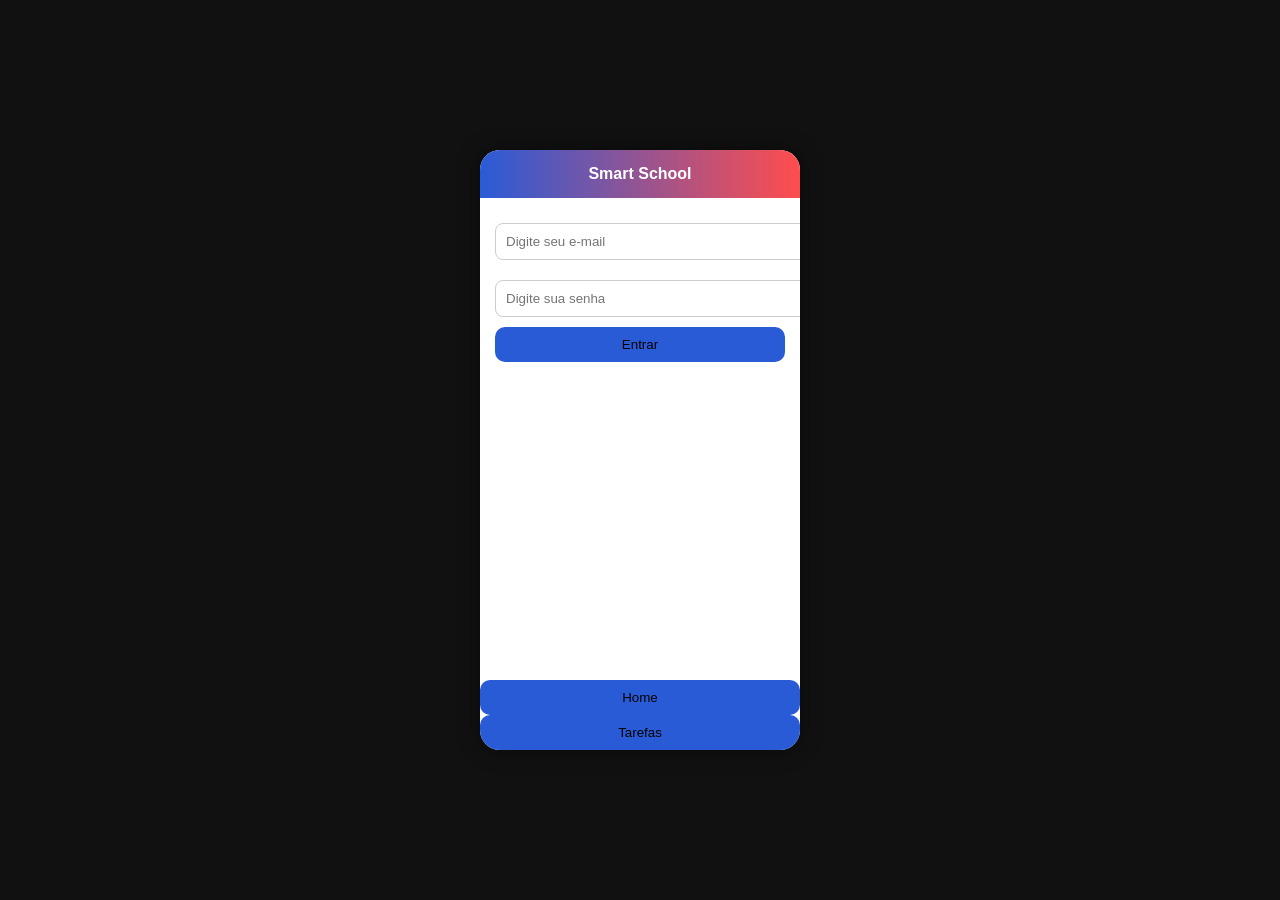
==== index.html @ c90e8147 "Rename School.html to index.html" ====
<!DOCTYPE html>
<html lang="pt-br">
<head>
  <meta charset="UTF-8">
  <meta name="viewport" content="width=device-width, initial-scale=1.0">
  <title>Smart School</title>
  <link rel="stylesheet" href="style.css">
</head>
<body>

<div class="app">
  <div class="header">Smart School</div>

  <!-- LOGIN -->
  <div id="login" class="screen active">
    <input type="email" placeholder="Digite seu e-mail">
    <input type="password" placeholder="Digite sua senha">
    <button onclick="entrar()">Entrar</button>
  </div>

  <!-- HOME -->
  <div id="home" class="screen">
    <div class="card green">✔ Problemas de matemática<br>Para amanhã 9:00</div>
    <div class="card red">✖ Redação sobre meio ambiente<br>Para amanhã 11:00</div>
  </div>

  <!-- TAREFAS -->
  <div id="tarefas" class="screen">
    <div class="task-box">
      <strong>Matemática</strong><br>
      Problemas para amanhã
    </div>
    <button>Enviar Tarefa</button>
  </div>

  <!-- MENU -->
  <div class="tabs">
    <button onclick="trocarTela('home')">Home</button>
    <button onclick="trocarTela('tarefas')">Tarefas</button>
  </div>
</div>

<script src="script.js"></script>
</body>
</html>
---- style.css ----
body {
  margin: 0;
  font-family: Arial, sans-serif;
  background: #111;
  display: flex;
  justify-content: center;
  align-items: center;
  height: 100vh;
}

.app {
  width: 320px;
  height: 600px;
  background: #fff;
  border-radius: 20px;
  overflow: hidden;
  box-shadow: 0 0 20px rgba(0,0,0,0.5);
  display: flex;
  flex-direction: column;
}

.header {
  background: linear-gradient(90deg, #2a5bd7, #ff4d4d);
  color: white;
  padding: 15px;
  text-align: center;
  font-weight: bold;
}

.screen {
  flex: 1;
  padding: 15px;
  display: none;
}

.active {
  display: block;
}

input {
  width: 100%;
  padding: 10px;
  margin: 10px 0;
  border-radius: 8px;
  border: 1px solid #ccc;
}

button {
  width: 100%;
  padding: 10px;
  border: none;
  border-radius: 10px;
  background: #2a5bd7;
}
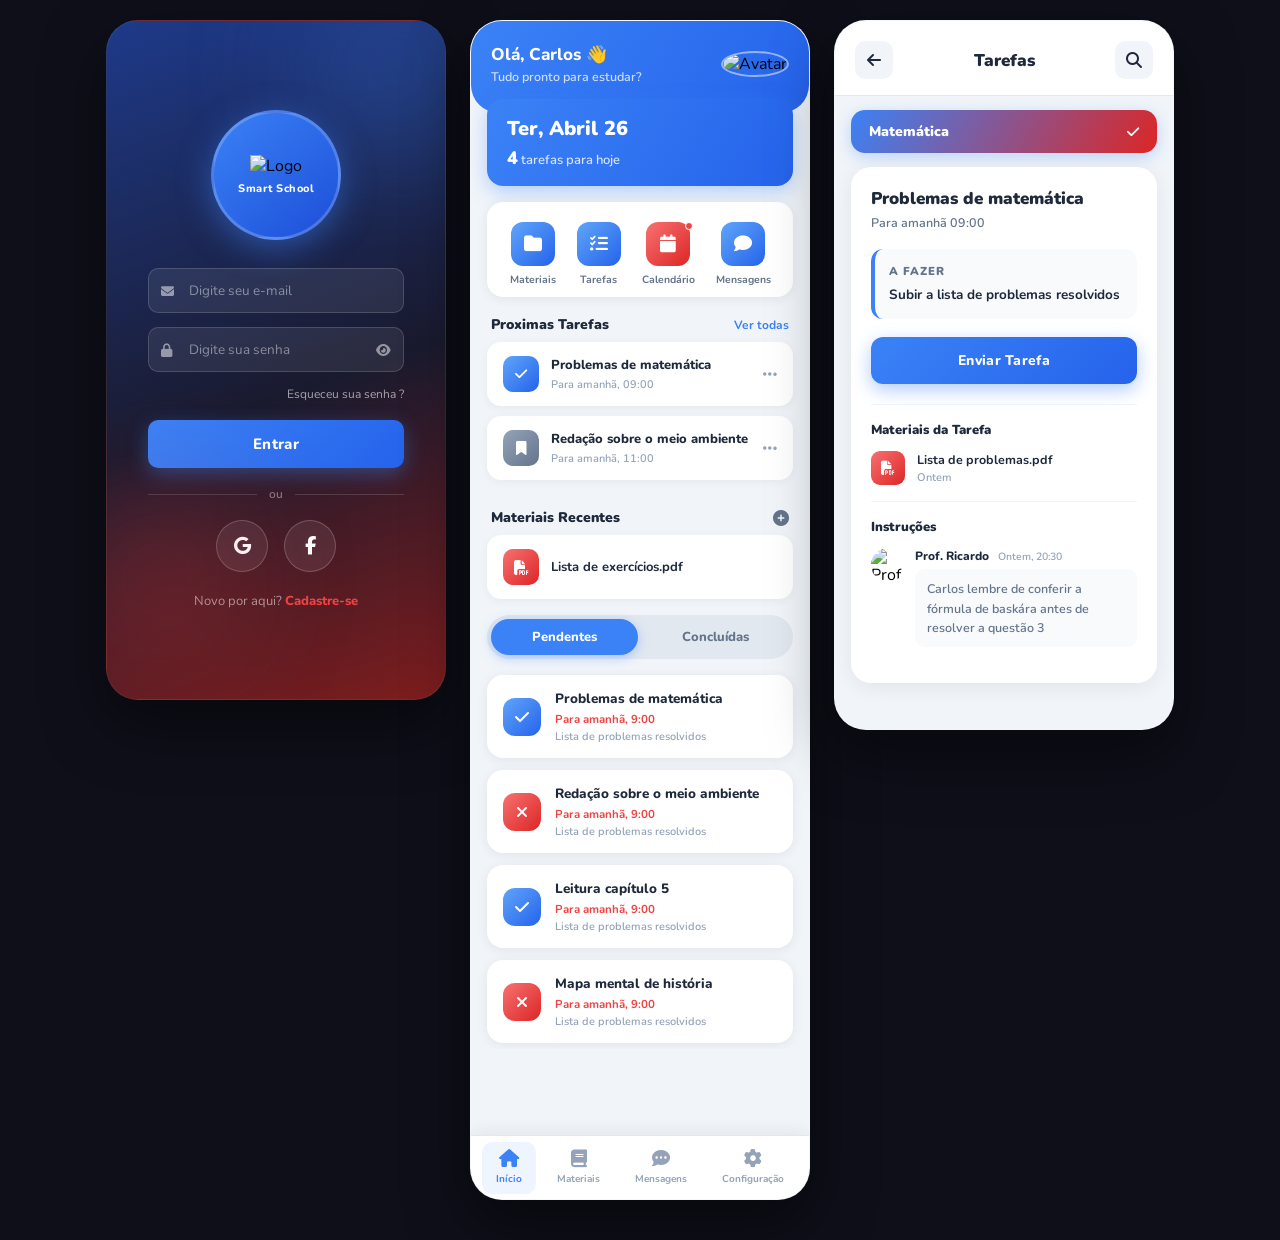
==== commit abaf2216: "Add files via upload" ====
--- a/index.html
+++ b/index.html
@@ -1,45 +1,265 @@
-<!DOCTYPE html>
-<html lang="pt-br">
-<head>
-  <meta charset="UTF-8">
-  <meta name="viewport" content="width=device-width, initial-scale=1.0">
-  <title>Smart School</title>
-  <link rel="stylesheet" href="style.css">
-</head>
-<body>
-
-<div class="app">
-  <div class="header">Smart School</div>
-
-  <!-- LOGIN -->
-  <div id="login" class="screen active">
-    <input type="email" placeholder="Digite seu e-mail">
-    <input type="password" placeholder="Digite sua senha">
-    <button onclick="entrar()">Entrar</button>
-  </div>
-
-  <!-- HOME -->
-  <div id="home" class="screen">
-    <div class="card green">✔ Problemas de matemática<br>Para amanhã 9:00</div>
-    <div class="card red">✖ Redação sobre meio ambiente<br>Para amanhã 11:00</div>
-  </div>
-
-  <!-- TAREFAS -->
-  <div id="tarefas" class="screen">
-    <div class="task-box">
-      <strong>Matemática</strong><br>
-      Problemas para amanhã
-    </div>
-    <button>Enviar Tarefa</button>
-  </div>
-
-  <!-- MENU -->
-  <div class="tabs">
-    <button onclick="trocarTela('home')">Home</button>
-    <button onclick="trocarTela('tarefas')">Tarefas</button>
-  </div>
-</div>
-
-<script src="script.js"></script>
-</body>
-</html>
+<!DOCTYPE html>
+<html lang="pt-BR">
+<head>
+  <meta charset="UTF-8" />
+  <meta name="viewport" content="width=device-width, initial-scale=1.0" />
+  <title>Smart School</title>
+  <link rel="stylesheet" href="style.css" />
+  <link href="https://fonts.googleapis.com/css2?family=Nunito:wght@400;600;700;800;900&display=swap" rel="stylesheet" />
+  <link rel="stylesheet" href="https://cdnjs.cloudflare.com/ajax/libs/font-awesome/6.5.0/css/all.min.css" />
+</head>
+<body>
+
+  <!-- ===================== TELA 1: LOGIN ===================== -->
+  <div class="screen active" id="screen-login">
+    <div class="login-bg">
+      <div class="login-blob blob1"></div>
+      <div class="login-blob blob2"></div>
+    </div>
+    <div class="login-card">
+      <div class="logo-circle">
+        <img src="" alt="Logo" />
+        <span class="logo-label">Smart School</span>
+      </div>
+
+      <div class="input-group">
+        <i class="fa fa-envelope input-icon"></i>
+        <input type="email" placeholder="Digite seu e-mail" id="login-email" />
+      </div>
+      <div class="input-group">
+        <i class="fa fa-lock input-icon"></i>
+        <input type="password" placeholder="Digite sua senha" id="login-senha" />
+        <i class="fa fa-eye input-icon-right toggle-password"></i>
+      </div>
+
+      <a href="#" class="forgot-link">Esqueceu sua senha ?</a>
+
+      <button class="btn-primary" id="btn-entrar" onclick="goTo('screen-painel')">Entrar</button>
+
+      <div class="divider"><span>ou</span></div>
+
+      <div class="social-login">
+        <button class="social-btn google"><i class="fab fa-google"></i></button>
+        <button class="social-btn facebook"><i class="fab fa-facebook-f"></i></button>
+      </div>
+
+      <p class="register-text">Novo por aqui? <a href="#" class="link-red">Cadastre-se</a></p>
+    </div>
+  </div>
+
+  <!-- ===================== TELA 2: PAINEL + LISTA (ROLÁVEL) ===================== -->
+  <div class="screen" id="screen-painel">
+
+    <!-- Header fixo no topo -->
+    <div class="top-bar">
+      <div>
+        <p class="greeting">Olá, Carlos 👋</p>
+        <p class="sub-greeting">Tudo pronto para estudar?</p>
+      </div>
+      <div class="avatar-wrap">
+        <img src="https://img.icons8.com/color/48/user-male-circle--v1.png" class="avatar" alt="Avatar" />
+      </div>
+    </div>
+  
+
+    <!-- Área rolável -->
+    <div class="scroll-content">
+
+      <div class="date-card">
+        <p class="date-label">Ter, Abril 26</p>
+        <p class="date-sub"><span class="date-num">4</span> tarefas para hoje</p>
+      </div>
+
+      <div class="quick-menu">
+        <div class="quick-item">
+          <div class="quick-icon blue"><i class="fa fa-folder"></i></div>
+          <span>Materiais</span>
+        </div>
+        <div class="quick-item" onclick="goTo('screen-tarefas')" style="cursor:pointer;">
+          <div class="quick-icon blue"><i class="fa fa-tasks"></i></div>
+          <span>Tarefas</span>
+        </div>
+        <div class="quick-item">
+          <div class="quick-icon red"><i class="fa fa-calendar"></i></div>
+          <span>Calendário</span>
+          <span class="badge-dot red-dot"></span>
+        </div>
+        <div class="quick-item">
+          <div class="quick-icon blue"><i class="fa fa-comment"></i></div>
+          <span>Mensagens</span>
+        </div>
+      </div>
+
+      <div class="section-header">
+        <span class="section-title">Proximas Tarefas</span>
+        <a href="#" class="ver-todas" onclick="goTo('screen-tarefas'); return false;">Ver todas</a>
+      </div>
+
+      <div class="task-item" onclick="goTo('screen-tarefas')" style="cursor:pointer;">
+        <div class="task-check done"><i class="fa fa-check"></i></div>
+        <div class="task-info">
+          <p class="task-name">Problemas de matemática</p>
+          <p class="task-date">Para amanhã, 09:00</p>
+        </div>
+        <i class="fa fa-ellipsis-h task-more"></i>
+      </div>
+
+      <div class="task-item" onclick="goTo('screen-tarefas')" style="cursor:pointer;">
+        <div class="task-check pending"><i class="fa fa-bookmark"></i></div>
+        <div class="task-info">
+          <p class="task-name">Redação sobre o meio ambiente</p>
+          <p class="task-date">Para amanhã, 11:00</p>
+        </div>
+        <i class="fa fa-ellipsis-h task-more"></i>
+      </div>
+
+      <div class="section-header">
+        <span class="section-title">Materiais Recentes</span>
+        <i class="fa fa-plus-circle add-icon"></i>
+      </div>
+
+      <div class="material-item">
+        <div class="mat-icon pdf"><i class="fa fa-file-pdf"></i></div>
+        <span class="mat-name">Lista de exercícios.pdf</span>
+      </div>
+
+      <!-- ── DIVISOR ── -->
+      <div class="section-divider">
+        <div class="divider-line"></div>
+        <span class="divider-label"></span>
+        <div class="divider-line"></div>
+      </div>
+
+
+      <!-- Tabs -->
+      <div class="tabs">
+        <button class="tab active" id="tab-pendentes" onclick="switchTab('pendentes')">Pendentes</button>
+        <button class="tab" id="tab-concluidas" onclick="switchTab('concluidas')">Concluídas</button>
+      </div>
+
+      <!-- Pendentes -->
+      <div class="task-cards" id="lista-pendentes">
+        <div class="task-card" onclick="goTo('screen-tarefas')">
+          <div class="card-check done"><i class="fa fa-check"></i></div>
+          <div class="card-body">
+            <p class="card-title">Problemas de matemática</p>
+            <p class="card-sub">Para amanhã, 9:00</p>
+            <p class="card-desc">Lista de problemas resolvidos</p>
+          </div>
+        </div>
+        <div class="task-card" onclick="goTo('screen-tarefas')">
+          <div class="card-check fail"><i class="fa fa-times"></i></div>
+          <div class="card-body">
+            <p class="card-title">Redação sobre o meio ambiente</p>
+            <p class="card-sub">Para amanhã, 9:00</p>
+            <p class="card-desc">Lista de problemas resolvidos</p>
+          </div>
+        </div>
+        <div class="task-card" onclick="goTo('screen-tarefas')">
+          <div class="card-check done"><i class="fa fa-check"></i></div>
+          <div class="card-body">
+            <p class="card-title">Leitura capítulo 5</p>
+            <p class="card-sub">Para amanhã, 9:00</p>
+            <p class="card-desc">Lista de problemas resolvidos</p>
+          </div>
+        </div>
+        <div class="task-card" onclick="goTo('screen-tarefas')">
+          <div class="card-check fail"><i class="fa fa-times"></i></div>
+          <div class="card-body">
+            <p class="card-title">Mapa mental de história</p>
+            <p class="card-sub">Para amanhã, 9:00</p>
+            <p class="card-desc">Lista de problemas resolvidos</p>
+          </div>
+        </div>
+      </div>
+
+      <!-- Concluídas -->
+      <div class="task-cards hidden" id="lista-concluidas">
+        <div class="task-card">
+          <div class="card-check done"><i class="fa fa-check"></i></div>
+          <div class="card-body">
+            <p class="card-title">Exercícios de física</p>
+            <p class="card-sub">Ontem, 14:00</p>
+            <p class="card-desc">Capítulo 3 concluído</p>
+          </div>
+        </div>
+        <div class="task-card">
+          <div class="card-check done"><i class="fa fa-check"></i></div>
+          <div class="card-body">
+            <p class="card-title">Resumo de história</p>
+            <p class="card-sub">Ontem, 16:00</p>
+            <p class="card-desc">Páginas 40 a 55 resumidas</p>
+          </div>
+        </div>
+      </div>
+
+      <div style="height: 80px;"></div>
+    </div><!-- /scroll-content -->
+
+    <nav class="bottom-nav">
+      <button class="nav-btn active"><i class="fa fa-home"></i><span>Início</span></button>
+      <button class="nav-btn"><i class="fa fa-book"></i><span>Materiais</span></button>
+      <button class="nav-btn"><i class="fa fa-comment-dots"></i><span>Mensagens</span></button>
+      <button class="nav-btn"><i class="fa fa-cog"></i><span>Configuração</span></button>
+    </nav>
+  </div>
+
+  <!-- ===================== TELA 3: DETALHE DA TAREFA (ROLÁVEL) ===================== -->
+  <div class="screen" id="screen-tarefas">
+
+    <!-- Header fixo -->
+    <div class="detail-top-bar">
+      <button class="back-btn" onclick="goTo('screen-painel')"><i class="fa fa-arrow-left"></i></button>
+      <span class="detail-title">Tarefas</span>
+      <button class="search-btn"><i class="fa fa-search"></i></button>
+    </div>
+
+    <!-- Área rolável -->
+    <div class="scroll-content">
+
+      <div class="subject-badge">
+        <span>Matemática</span>
+        <i class="fa fa-check"></i>
+      </div>
+
+      <div class="detail-card">
+        <h2 class="detail-task-title">Problemas de matemática</h2>
+        <p class="detail-due">Para amanhã 09:00</p>
+
+        <div class="todo-section">
+          <p class="todo-label">A fazer</p>
+          <p class="todo-desc">Subir a lista de problemas resolvidos</p>
+        </div>
+
+        <button class="btn-enviar">Enviar Tarefa</button>
+
+        <div class="materials-section">
+          <p class="mat-section-title">Materiais da Tarefa</p>
+          <div class="mat-file">
+            <div class="mat-icon-sm pdf"><i class="fa fa-file-pdf"></i></div>
+            <div>
+              <p class="mat-file-name">Lista de problemas.pdf</p>
+              <p class="mat-file-date">Ontem</p>
+            </div>
+          </div>
+        </div>
+
+        <div class="instructions-section">
+          <p class="instr-title">Instruções</p>
+          <div class="instr-item">
+            <img src="https://img.icons8.com/color/40/user-male-circle--v1.png" class="instr-avatar" alt="Prof" />
+            <div class="instr-body">
+              <p class="instr-meta">Prof. Ricardo <span class="instr-time">Ontem, 20:30</span></p>
+              <p class="instr-text">Carlos lembre de conferir a fórmula de baskára antes de resolver a questão 3</p>
+            </div>
+          </div>
+        </div>
+      </div>
+
+      <div style="height: 32px;"></div>
+    </div><!-- /scroll-content -->
+  </div>
+
+  <script src="app.js"></script>
+</body>
+</html>
--- a/style.css
+++ b/style.css
@@ -1,54 +1,904 @@
-body {
-  margin: 0;
-  font-family: Arial, sans-serif;
-  background: #111;
-  display: flex;
-  justify-content: center;
-  align-items: center;
-  height: 100vh;
-}
-
-.app {
-  width: 320px;
-  height: 600px;
-  background: #fff;
-  border-radius: 20px;
-  overflow: hidden;
-  box-shadow: 0 0 20px rgba(0,0,0,0.5);
-  display: flex;
-  flex-direction: column;
-}
-
-.header {
-  background: linear-gradient(90deg, #2a5bd7, #ff4d4d);
-  color: white;
-  padding: 15px;
-  text-align: center;
-  font-weight: bold;
-}
-
-.screen {
-  flex: 1;
-  padding: 15px;
-  display: none;
-}
-
-.active {
-  display: block;
-}
-
-input {
-  width: 100%;
-  padding: 10px;
-  margin: 10px 0;
-  border-radius: 8px;
-  border: 1px solid #ccc;
-}
-
-button {
-  width: 100%;
-  padding: 10px;
-  border: none;
-  border-radius: 10px;
-  background: #2a5bd7;
-}+/* ==============================
+   SMART SCHOOL — style.css
+   ============================== */
+
+*, *::before, *::after {
+  box-sizing: border-box;
+  margin: 0;
+  padding: 0;
+}
+
+:root {
+  --blue: #3b82f6;
+  --blue-dark: #2563eb;
+  --red: #ef4444;
+  --red-dark: #dc2626;
+  --green: #22c55e;
+  --bg: #1a1a2e;
+  --card-bg: #ffffff;
+  --text-dark: #1e293b;
+  --text-mid: #64748b;
+  --text-light: #94a3b8;
+  --radius: 18px;
+  --font: 'Nunito', sans-serif;
+}
+
+body {
+  font-family: var(--font);
+  background: #0f0f1a;
+  display: flex;
+  justify-content: center;
+  align-items: flex-start;
+  min-height: 100vh;
+  padding: 20px 10px 40px;
+  gap: 24px;
+  flex-wrap: wrap;
+}
+
+/* ==============================
+   SCREEN CONTAINER
+   ============================== */
+.screen {
+  width: 340px;
+  min-height: 680px;
+  background: #f1f5f9;
+  border-radius: 32px;
+  overflow: hidden;
+  position: relative;
+  display: none;
+  flex-direction: column;
+  box-shadow: 0 24px 60px rgba(0,0,0,0.5);
+  border: 1.5px solid rgba(255,255,255,0.07);
+  flex-shrink: 0;
+}
+
+.screen.active {
+  display: flex;
+}
+
+/* Show all screens for desktop preview */
+@media (min-width: 900px) {
+  .screen {
+    display: flex !important;
+  }
+}
+
+/* ==============================
+   FRAME 1 — LOGIN
+   ============================== */
+#screen-login {
+  background: linear-gradient(160deg, #1e3a8a 0%, #1a1a2e 55%, #7f1d1d 100%);
+  align-items: center;
+  justify-content: center;
+  padding: 32px 28px;
+}
+
+.login-bg {
+  position: absolute;
+  inset: 0;
+  overflow: hidden;
+  pointer-events: none;
+}
+
+.login-blob {
+  position: absolute;
+  border-radius: 50%;
+  filter: blur(60px);
+  opacity: 0.35;
+}
+
+.blob1 {
+  width: 220px;
+  height: 220px;
+  background: radial-gradient(circle, #3b82f6, transparent);
+  top: -60px;
+  right: -60px;
+}
+
+.blob2 {
+  width: 200px;
+  height: 200px;
+  background: radial-gradient(circle, #ef4444, transparent);
+  bottom: 20px;
+  left: -50px;
+}
+
+.logo-circle {
+  width: 130px;
+  height: 130px;
+  background: linear-gradient(135deg, #3b82f6 0%, #1d4ed8 100%);
+  border-radius: 50%;
+  display: flex;
+  flex-direction: column;
+  align-items: center;
+  justify-content: center;
+  margin: 0 auto 28px;
+  box-shadow: 0 8px 32px rgba(59,130,246,0.5);
+  border: 3px solid rgba(255,255,255,0.2);
+  gap: 4px;
+}
+
+.logo-label {
+  color: #fff;
+  font-size: 11px;
+  font-weight: 800;
+  letter-spacing: 0.5px;
+  text-align: center;
+}
+
+.input-group {
+  width: 100%;
+  position: relative;
+  margin-bottom: 14px;
+}
+
+.input-group input {
+  width: 100%;
+  padding: 12px 40px 12px 40px;
+  border: 1.5px solid rgba(255,255,255,0.15);
+  background: rgba(255,255,255,0.08);
+  border-radius: 10px;
+  color: #fff;
+  font-family: var(--font);
+  font-size: 13.5px;
+  outline: none;
+  transition: border-color 0.2s;
+}
+
+.input-group input::placeholder { color: rgba(255,255,255,0.45); }
+.input-group input:focus { border-color: var(--blue); background: rgba(255,255,255,0.13); }
+
+.input-icon {
+  position: absolute;
+  left: 13px;
+  top: 50%;
+  transform: translateY(-50%);
+  color: rgba(255,255,255,0.5);
+  font-size: 13px;
+}
+
+.input-icon-right {
+  position: absolute;
+  right: 13px;
+  top: 50%;
+  transform: translateY(-50%);
+  color: rgba(255,255,255,0.5);
+  font-size: 13px;
+  cursor: pointer;
+}
+
+.forgot-link {
+  color: rgba(255,255,255,0.6);
+  font-size: 12px;
+  text-decoration: none;
+  margin-bottom: 18px;
+  display: block;
+  text-align: right;
+  width: 100%;
+}
+
+.btn-primary {
+  width: 100%;
+  padding: 14px;
+  background: linear-gradient(135deg, #3b82f6, #2563eb);
+  color: #fff;
+  border: none;
+  border-radius: 10px;
+  font-family: var(--font);
+  font-size: 15px;
+  font-weight: 800;
+  cursor: pointer;
+  box-shadow: 0 6px 20px rgba(59,130,246,0.4);
+  transition: transform 0.15s, box-shadow 0.15s;
+  letter-spacing: 0.4px;
+}
+
+.btn-primary:hover { transform: translateY(-2px); box-shadow: 0 10px 28px rgba(59,130,246,0.5); }
+.btn-primary:active { transform: translateY(0); }
+
+.divider {
+  width: 100%;
+  display: flex;
+  align-items: center;
+  gap: 12px;
+  margin: 18px 0;
+}
+
+.divider::before, .divider::after {
+  content: '';
+  flex: 1;
+  height: 1px;
+  background: rgba(255,255,255,0.15);
+}
+
+.divider span {
+  color: rgba(255,255,255,0.4);
+  font-size: 12px;
+  font-weight: 600;
+}
+
+.social-login {
+  display: flex;
+  gap: 16px;
+  justify-content: center;
+  margin-bottom: 20px;
+}
+
+.social-btn {
+  width: 52px;
+  height: 52px;
+  border-radius: 50%;
+  border: 1.5px solid rgba(255,255,255,0.2);
+  background: rgba(255,255,255,0.08);
+  color: #fff;
+  font-size: 18px;
+  cursor: pointer;
+  display: flex;
+  align-items: center;
+  justify-content: center;
+  transition: background 0.2s;
+}
+
+.social-btn:hover { background: rgba(255,255,255,0.18); }
+
+.register-text {
+  color: rgba(255,255,255,0.55);
+  font-size: 13px;
+  text-align: center;
+}
+
+.link-red {
+  color: var(--red);
+  font-weight: 800;
+  text-decoration: none;
+}
+
+/* ==============================
+   FRAME 2 — PAINEL
+   ============================== */
+#screen-painel {
+  background: #f1f5f9;
+  padding-bottom: 70px;
+}
+
+.top-bar {
+  background: linear-gradient(120deg, #3b82f6, #2563eb);
+  padding: 22px 20px 28px;
+  display: flex;
+  justify-content: space-between;
+  align-items: center;
+  border-radius: 0 0 28px 28px;
+}
+
+.greeting {
+  color: #fff;
+  font-size: 17px;
+  font-weight: 800;
+}
+
+.sub-greeting {
+  color: rgba(255,255,255,0.75);
+  font-size: 12.5px;
+  font-weight: 600;
+  margin-top: 2px;
+}
+
+.avatar-wrap {
+  position: relative;
+}
+
+.avatar {
+  width: 44px;
+  height: 44px;
+  border-radius: 50%;
+  border: 2px solid rgba(255,255,255,0.5);
+  object-fit: cover;
+}
+
+.avatar.sm {
+  width: 36px;
+  height: 36px;
+}
+
+.date-card {
+  background: linear-gradient(120deg, #3b82f6, #2563eb);
+  margin: -14px 16px 0;
+  border-radius: 16px;
+  padding: 16px 20px;
+  box-shadow: 0 6px 20px rgba(59,130,246,0.35);
+}
+
+.date-label {
+  color: #fff;
+  font-size: 20px;
+  font-weight: 900;
+}
+
+.date-sub {
+  color: rgba(255,255,255,0.8);
+  font-size: 13px;
+  font-weight: 600;
+  margin-top: 4px;
+}
+
+.date-num {
+  font-size: 18px;
+  font-weight: 900;
+  color: #fff;
+}
+
+.quick-menu {
+  display: flex;
+  justify-content: space-around;
+  padding: 20px 12px 10px;
+  background: #fff;
+  margin: 16px 16px 0;
+  border-radius: 16px;
+  box-shadow: 0 2px 12px rgba(0,0,0,0.07);
+}
+
+.quick-item {
+  display: flex;
+  flex-direction: column;
+  align-items: center;
+  gap: 6px;
+  cursor: pointer;
+  position: relative;
+}
+
+.quick-icon {
+  width: 44px;
+  height: 44px;
+  border-radius: 12px;
+  display: flex;
+  align-items: center;
+  justify-content: center;
+  font-size: 18px;
+  color: #fff;
+  transition: transform 0.15s;
+}
+
+.quick-icon.blue { background: linear-gradient(135deg, #60a5fa, #2563eb); }
+.quick-icon.red { background: linear-gradient(135deg, #f87171, #dc2626); }
+
+.quick-item span {
+  font-size: 10.5px;
+  font-weight: 700;
+  color: var(--text-mid);
+}
+
+.badge-dot {
+  width: 8px;
+  height: 8px;
+  border-radius: 50%;
+  background: var(--red);
+  position: absolute;
+  top: 0;
+  right: 2px;
+  border: 1.5px solid #fff;
+}
+
+.section-header {
+  display: flex;
+  justify-content: space-between;
+  align-items: center;
+  padding: 18px 20px 8px;
+}
+
+.section-title {
+  font-size: 14px;
+  font-weight: 900;
+  color: var(--text-dark);
+}
+
+.ver-todas {
+  color: var(--blue);
+  font-size: 12px;
+  font-weight: 700;
+  text-decoration: none;
+}
+
+.add-icon {
+  color: var(--text-mid);
+  font-size: 16px;
+  cursor: pointer;
+}
+
+.mt-8 { margin-top: 8px; }
+
+.task-item {
+  display: flex;
+  align-items: center;
+  background: #fff;
+  margin: 0 16px 10px;
+  border-radius: 14px;
+  padding: 14px 16px;
+  gap: 12px;
+  box-shadow: 0 2px 10px rgba(0,0,0,0.05);
+}
+
+.task-check {
+  width: 36px;
+  height: 36px;
+  border-radius: 10px;
+  display: flex;
+  align-items: center;
+  justify-content: center;
+  font-size: 14px;
+  color: #fff;
+  flex-shrink: 0;
+}
+
+.task-check.done { background: linear-gradient(135deg, #60a5fa, #2563eb); }
+.task-check.pending { background: linear-gradient(135deg, #94a3b8, #64748b); }
+
+.task-info { flex: 1; }
+
+.task-name {
+  font-size: 13px;
+  font-weight: 800;
+  color: var(--text-dark);
+}
+
+.task-date {
+  font-size: 11px;
+  color: var(--text-light);
+  margin-top: 3px;
+  font-weight: 600;
+}
+
+.task-more {
+  color: var(--text-light);
+  font-size: 16px;
+}
+
+.material-item {
+  display: flex;
+  align-items: center;
+  background: #fff;
+  margin: 0 16px 10px;
+  border-radius: 14px;
+  padding: 14px 16px;
+  gap: 12px;
+  box-shadow: 0 2px 10px rgba(0,0,0,0.05);
+}
+
+.mat-icon {
+  width: 36px;
+  height: 36px;
+  border-radius: 10px;
+  display: flex;
+  align-items: center;
+  justify-content: center;
+  font-size: 15px;
+  color: #fff;
+  flex-shrink: 0;
+}
+
+.mat-icon.pdf { background: linear-gradient(135deg, #f87171, #dc2626); }
+
+.mat-name {
+  font-size: 13px;
+  font-weight: 700;
+  color: var(--text-dark);
+}
+
+/* ==============================
+   BOTTOM NAV
+   ============================== */
+.bottom-nav {
+  position: absolute;
+  bottom: 0;
+  left: 0;
+  right: 0;
+  height: 64px;
+  background: #fff;
+  display: flex;
+  align-items: center;
+  justify-content: space-around;
+  border-top: 1px solid #e2e8f0;
+  padding: 0 8px;
+  box-shadow: 0 -4px 16px rgba(0,0,0,0.06);
+}
+
+.nav-btn {
+  display: flex;
+  flex-direction: column;
+  align-items: center;
+  gap: 4px;
+  background: none;
+  border: none;
+  cursor: pointer;
+  color: var(--text-light);
+  font-family: var(--font);
+  font-size: 10px;
+  font-weight: 700;
+  padding: 8px 14px;
+  border-radius: 10px;
+  transition: color 0.2s;
+}
+
+.nav-btn i { font-size: 18px; }
+
+.nav-btn.active {
+  color: var(--blue);
+  background: rgba(59,130,246,0.08);
+}
+
+/* ==============================
+   FRAME 3 — LISTA DE TAREFAS
+   ============================== */
+#screen-lista {
+  background: #f1f5f9;
+  padding-bottom: 70px;
+}
+
+.top-bar-simple {
+  background: linear-gradient(120deg, #3b82f6, #2563eb);
+  padding: 18px 20px;
+  display: flex;
+  justify-content: space-between;
+  align-items: center;
+  border-radius: 0 0 24px 24px;
+}
+
+.brand {
+  display: flex;
+  align-items: center;
+  gap: 8px;
+}
+
+.brand-icon {
+  width: 28px;
+  height: 28px;
+  object-fit: contain;
+}
+
+.brand-name {
+  color: #fff;
+  font-size: 16px;
+  font-weight: 900;
+}
+
+.top-right { position: relative; }
+
+.notif-badge {
+  position: absolute;
+  top: -4px;
+  right: -4px;
+  background: var(--red);
+  color: #fff;
+  font-size: 9px;
+  font-weight: 900;
+  width: 17px;
+  height: 17px;
+  border-radius: 50%;
+  display: flex;
+  align-items: center;
+  justify-content: center;
+  border: 1.5px solid #fff;
+}
+
+.tabs {
+  display: flex;
+  margin: 16px 16px 10px;
+  background: #e2e8f0;
+  border-radius: 30px;
+  padding: 4px;
+  gap: 4px;
+}
+
+.tab {
+  flex: 1;
+  padding: 9px;
+  border: none;
+  border-radius: 26px;
+  font-family: var(--font);
+  font-size: 13px;
+  font-weight: 800;
+  cursor: pointer;
+  background: transparent;
+  color: var(--text-mid);
+  transition: all 0.2s;
+}
+
+.tab.active {
+  background: var(--blue);
+  color: #fff;
+  box-shadow: 0 3px 12px rgba(59,130,246,0.35);
+}
+
+.task-cards {
+  padding: 6px 16px;
+  display: flex;
+  flex-direction: column;
+  gap: 12px;
+  overflow-y: auto;
+  max-height: 480px;
+}
+
+.task-cards.hidden { display: none; }
+
+.task-card {
+  background: #fff;
+  border-radius: 16px;
+  padding: 14px 16px;
+  display: flex;
+  align-items: center;
+  gap: 14px;
+  box-shadow: 0 2px 12px rgba(0,0,0,0.07);
+  cursor: pointer;
+  transition: transform 0.15s;
+}
+
+.task-card:hover { transform: translateY(-2px); }
+
+.card-check {
+  width: 38px;
+  height: 38px;
+  border-radius: 12px;
+  display: flex;
+  align-items: center;
+  justify-content: center;
+  font-size: 16px;
+  color: #fff;
+  flex-shrink: 0;
+}
+
+.card-check.done { background: linear-gradient(135deg, #60a5fa, #2563eb); }
+.card-check.fail { background: linear-gradient(135deg, #f87171, #dc2626); }
+
+.card-body { flex: 1; }
+
+.card-title {
+  font-size: 13.5px;
+  font-weight: 800;
+  color: var(--text-dark);
+}
+
+.card-sub {
+  font-size: 11.5px;
+  color: var(--red);
+  font-weight: 700;
+  margin-top: 3px;
+}
+
+.card-desc {
+  font-size: 11px;
+  color: var(--text-light);
+  margin-top: 2px;
+  font-weight: 600;
+}
+
+/* ==============================
+   FRAME 4 — DETALHE DA TAREFA
+   ============================== */
+#screen-tarefas {
+  background: #f1f5f9;
+}
+
+.detail-top-bar {
+  display: flex;
+  align-items: center;
+  justify-content: space-between;
+  padding: 20px 20px 16px;
+  background: #fff;
+  border-bottom: 1px solid #e2e8f0;
+}
+
+.back-btn, .search-btn {
+  width: 38px;
+  height: 38px;
+  border: none;
+  border-radius: 10px;
+  background: #f1f5f9;
+  color: var(--text-dark);
+  font-size: 16px;
+  cursor: pointer;
+  display: flex;
+  align-items: center;
+  justify-content: center;
+  transition: background 0.2s;
+}
+
+.back-btn:hover, .search-btn:hover { background: #e2e8f0; }
+
+.detail-title {
+  font-size: 17px;
+  font-weight: 900;
+  color: var(--text-dark);
+}
+
+.subject-badge {
+  display: flex;
+  align-items: center;
+  justify-content: space-between;
+  background: linear-gradient(120deg, #3b82f6, #dc2626);
+  margin: 14px 16px 0;
+  padding: 12px 18px;
+  border-radius: 14px;
+  color: #fff;
+  font-size: 14px;
+  font-weight: 900;
+  box-shadow: 0 4px 16px rgba(59,130,246,0.3);
+}
+
+.detail-card {
+  background: #fff;
+  margin: 14px 16px;
+  border-radius: 20px;
+  padding: 20px;
+  box-shadow: 0 4px 20px rgba(0,0,0,0.07);
+}
+
+.detail-task-title {
+  font-size: 17px;
+  font-weight: 900;
+  color: var(--text-dark);
+  margin-bottom: 4px;
+}
+
+.detail-due {
+  font-size: 12.5px;
+  color: var(--text-mid);
+  font-weight: 600;
+  margin-bottom: 18px;
+}
+
+.todo-section {
+  background: #f8fafc;
+  border-radius: 12px;
+  padding: 14px;
+  margin-bottom: 18px;
+  border-left: 4px solid var(--blue);
+}
+
+.todo-label {
+  font-size: 11.5px;
+  font-weight: 900;
+  color: var(--text-mid);
+  text-transform: uppercase;
+  letter-spacing: 1px;
+  margin-bottom: 6px;
+}
+
+.todo-desc {
+  font-size: 13.5px;
+  font-weight: 700;
+  color: var(--text-dark);
+  line-height: 1.5;
+}
+
+.btn-enviar {
+  width: 100%;
+  padding: 14px;
+  background: linear-gradient(135deg, #3b82f6, #2563eb);
+  color: #fff;
+  border: none;
+  border-radius: 12px;
+  font-family: var(--font);
+  font-size: 14px;
+  font-weight: 800;
+  cursor: pointer;
+  box-shadow: 0 6px 18px rgba(59,130,246,0.4);
+  transition: transform 0.15s;
+  letter-spacing: 0.3px;
+  margin-bottom: 20px;
+}
+
+.btn-enviar:hover { transform: translateY(-2px); }
+
+.materials-section, .instructions-section {
+  padding-top: 16px;
+  border-top: 1px solid #f1f5f9;
+  margin-bottom: 16px;
+}
+
+.mat-section-title, .instr-title {
+  font-size: 13px;
+  font-weight: 900;
+  color: var(--text-dark);
+  margin-bottom: 12px;
+}
+
+.mat-file {
+  display: flex;
+  align-items: center;
+  gap: 12px;
+}
+
+.mat-icon-sm {
+  width: 34px;
+  height: 34px;
+  border-radius: 9px;
+  display: flex;
+  align-items: center;
+  justify-content: center;
+  font-size: 14px;
+  color: #fff;
+  flex-shrink: 0;
+}
+
+.mat-icon-sm.pdf { background: linear-gradient(135deg, #f87171, #dc2626); }
+
+.mat-file-name {
+  font-size: 12.5px;
+  font-weight: 700;
+  color: var(--text-dark);
+}
+
+.mat-file-date {
+  font-size: 11px;
+  color: var(--text-light);
+  font-weight: 600;
+  margin-top: 2px;
+}
+
+.instr-item {
+  display: flex;
+  gap: 10px;
+  align-items: flex-start;
+}
+
+.instr-avatar {
+  width: 34px;
+  height: 34px;
+  border-radius: 50%;
+  flex-shrink: 0;
+  object-fit: cover;
+}
+
+.instr-body { flex: 1; }
+
+.instr-meta {
+  font-size: 12px;
+  font-weight: 800;
+  color: var(--text-dark);
+  margin-bottom: 5px;
+}
+
+.instr-time {
+  font-size: 10.5px;
+  font-weight: 600;
+  color: var(--text-light);
+  margin-left: 6px;
+}
+
+.instr-text {
+  font-size: 12.5px;
+  color: var(--text-mid);
+  font-weight: 600;
+  line-height: 1.55;
+  background: #f8fafc;
+  border-radius: 10px;
+  padding: 10px 12px;
+}
+
+/* ==============================
+   MOBILE: single screen nav
+   ============================== */
+@media (max-width: 899px) {
+  body {
+    padding: 0;
+    flex-direction: column;
+    align-items: center;
+    background: #0f0f1a;
+  }
+
+  .screen {
+    width: 100%;
+    max-width: 420px;
+    border-radius: 0;
+    min-height: 100dvh;
+  }
+
+  .screen.active { display: flex; }
+  .screen:not(.active) { display: none !important; }
+}
+
+/* ==============================
+   SCROLLBAR
+   ============================== */
+::-webkit-scrollbar { width: 5px; }
+::-webkit-scrollbar-track { background: transparent; }
+::-webkit-scrollbar-thumb { background: #cbd5e1; border-radius: 10px; }
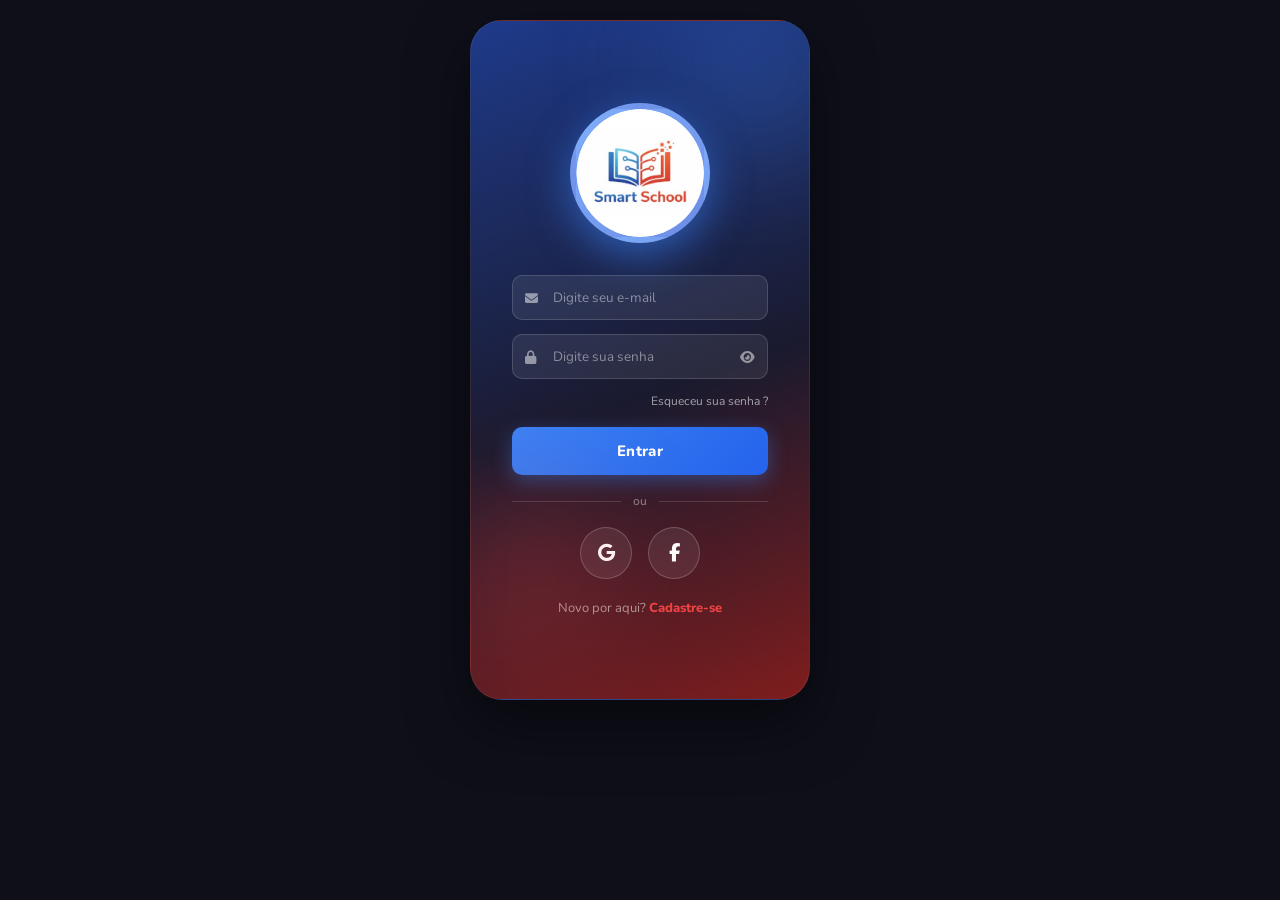
==== commit 26f53555: "Add files via upload" ====
--- a/index.html
+++ b/index.html
@@ -18,8 +18,7 @@
     </div>
     <div class="login-card">
       <div class="logo-circle">
-        <img src="" alt="Logo" />
-        <span class="logo-label">Smart School</span>
+        <img src="img/logo.png" alt="Logo" />
       </div>
 
       <div class="input-group">
@@ -34,7 +33,7 @@
 
       <a href="#" class="forgot-link">Esqueceu sua senha ?</a>
 
-      <button class="btn-primary" id="btn-entrar" onclick="goTo('screen-painel')">Entrar</button>
+      <button class="btn-primary" id="btn-entrar">Entrar</button>
 
       <div class="divider"><span>ou</span></div>
 
@@ -47,10 +46,9 @@
     </div>
   </div>
 
-  <!-- ===================== TELA 2: PAINEL + LISTA (ROLÁVEL) ===================== -->
+  <!-- ===================== TELA 2: PAINEL ===================== -->
   <div class="screen" id="screen-painel">
 
-    <!-- Header fixo no topo -->
     <div class="top-bar">
       <div>
         <p class="greeting">Olá, Carlos 👋</p>
@@ -60,9 +58,7 @@
         <img src="https://img.icons8.com/color/48/user-male-circle--v1.png" class="avatar" alt="Avatar" />
       </div>
     </div>
-  
-
-    <!-- Área rolável -->
+
     <div class="scroll-content">
 
       <div class="date-card">
@@ -71,7 +67,8 @@
       </div>
 
       <div class="quick-menu">
-        <div class="quick-item">
+        <!-- Materiais → abre screen-materiais -->
+        <div class="quick-item" onclick="goTo('screen-materiais')" style="cursor:pointer;">
           <div class="quick-icon blue"><i class="fa fa-folder"></i></div>
           <span>Materiais</span>
         </div>
@@ -123,13 +120,32 @@
         <span class="mat-name">Lista de exercícios.pdf</span>
       </div>
 
-      <!-- ── DIVISOR ── -->
-      <div class="section-divider">
-        <div class="divider-line"></div>
-        <span class="divider-label"></span>
-        <div class="divider-line"></div>
-      </div>
-
+      <div style="height: 80px;"></div>
+    </div><!-- /scroll-content -->
+
+    <nav class="bottom-nav">
+      <button class="nav-btn active" onclick="goTo('screen-painel')"><i class="fa fa-home"></i><span>Início</span></button>
+      <!-- Materiais → abre screen-materiais -->
+      <button class="nav-btn" onclick="goTo('screen-materiais')"><i class="fa fa-book"></i><span>Materiais</span></button>
+      <button class="nav-btn"><i class="fa fa-comment-dots"></i><span>Mensagens</span></button>
+      <button class="nav-btn"><i class="fa fa-cog"></i><span>Configuração</span></button>
+    </nav>
+  </div>
+
+  <!-- ===================== TELA 3: MATERIAIS (TABS) ===================== -->
+  <div class="screen" id="screen-materiais">
+
+    <div class="top-bar">
+      <div>
+        <p class="greeting">Materiais 📚</p>
+        <p class="sub-greeting">Suas tarefas e atividades</p>
+      </div>
+      <div class="avatar-wrap">
+        <img src="https://img.icons8.com/color/48/user-male-circle--v1.png" class="avatar" alt="Avatar" />
+      </div>
+    </div>
+
+    <div class="scroll-content">
 
       <!-- Tabs -->
       <div class="tabs">
@@ -196,25 +212,24 @@
       <div style="height: 80px;"></div>
     </div><!-- /scroll-content -->
 
+    <!-- Bottom nav com "Início" ativo -->
     <nav class="bottom-nav">
-      <button class="nav-btn active"><i class="fa fa-home"></i><span>Início</span></button>
-      <button class="nav-btn"><i class="fa fa-book"></i><span>Materiais</span></button>
+      <button class="nav-btn" onclick="goTo('screen-painel')"><i class="fa fa-home"></i><span>Início</span></button>
+      <button class="nav-btn active"><i class="fa fa-book"></i><span>Materiais</span></button>
       <button class="nav-btn"><i class="fa fa-comment-dots"></i><span>Mensagens</span></button>
       <button class="nav-btn"><i class="fa fa-cog"></i><span>Configuração</span></button>
     </nav>
   </div>
 
-  <!-- ===================== TELA 3: DETALHE DA TAREFA (ROLÁVEL) ===================== -->
+  <!-- ===================== TELA 4: DETALHE DA TAREFA ===================== -->
   <div class="screen" id="screen-tarefas">
 
-    <!-- Header fixo -->
     <div class="detail-top-bar">
       <button class="back-btn" onclick="goTo('screen-painel')"><i class="fa fa-arrow-left"></i></button>
       <span class="detail-title">Tarefas</span>
       <button class="search-btn"><i class="fa fa-search"></i></button>
     </div>
 
-    <!-- Área rolável -->
     <div class="scroll-content">
 
       <div class="subject-badge">
@@ -262,4 +277,4 @@
 
   <script src="app.js"></script>
 </body>
-</html>
+</html>
--- a/style.css
+++ b/style.css
@@ -1,5 +1,5 @@
 /* ==============================
-   SMART SCHOOL — style.css
+   SMART SCHOOL — style.css (ATUALIZADO E CORRIGIDO)
    ============================== */
 
 *, *::before, *::after {
@@ -14,13 +14,11 @@
   --red: #ef4444;
   --red-dark: #dc2626;
   --green: #22c55e;
-  --bg: #1a1a2e;
-  --card-bg: #ffffff;
   --text-dark: #1e293b;
   --text-mid: #64748b;
   --text-light: #94a3b8;
-  --radius: 18px;
   --font: 'Nunito', sans-serif;
+  --brand-gradient: linear-gradient(to right, #1766DC, #E94B3C);
 }
 
 body {
@@ -36,7 +34,7 @@
 }
 
 /* ==============================
-   SCREEN CONTAINER
+   SCREEN CONTAINER - CONTROLE PRINCIPAL
    ============================== */
 .screen {
   width: 340px;
@@ -45,21 +43,40 @@
   border-radius: 32px;
   overflow: hidden;
   position: relative;
-  display: none;
   flex-direction: column;
   box-shadow: 0 24px 60px rgba(0,0,0,0.5);
   border: 1.5px solid rgba(255,255,255,0.07);
   flex-shrink: 0;
+
+  /* Todas as telas começam escondidas */
+  display: none !important;
 }
 
 .screen.active {
-  display: flex;
-}
-
-/* Show all screens for desktop preview */
-@media (min-width: 900px) {
+  display: flex !important;
+  opacity: 1;
+}
+
+/* ==============================
+   MOBILE (Principal)
+   ============================== */
+@media (max-width: 899px) {
+  body {
+    padding: 0;
+    flex-direction: column;
+    align-items: center;
+    background: #0f0f1a;
+  }
+
   .screen {
-    display: flex !important;
+    width: 100%;
+    max-width: 420px;
+    border-radius: 0;
+    min-height: 100dvh;
+  }
+
+  .screen:not(.active) {
+    display: none !important;
   }
 }
 
@@ -103,27 +120,28 @@
   left: -50px;
 }
 
+/* ====================== LOGO CIRCLE ====================== */
 .logo-circle {
+  width: 140px;                    /* um pouco maior */
+  height: 140px;
+  background: linear-gradient(135deg, #3b82f6 0%, #1d4ed8 100%);
+  border-radius: 50%;
+  display: flex;
+  flex-direction: column;
+  align-items: center;
+  justify-content: center;
+  margin: 0 auto 32px;
+  box-shadow: 0 12px 40px rgba(59, 130, 246, 0.6);
+  border: 6px solid rgba(255, 255, 255, 0.35);
+  overflow: hidden;
+  position: relative;
+  z-index: 2;
+}
+
+.logo-circle img {
   width: 130px;
   height: 130px;
-  background: linear-gradient(135deg, #3b82f6 0%, #1d4ed8 100%);
-  border-radius: 50%;
-  display: flex;
-  flex-direction: column;
-  align-items: center;
-  justify-content: center;
-  margin: 0 auto 28px;
-  box-shadow: 0 8px 32px rgba(59,130,246,0.5);
-  border: 3px solid rgba(255,255,255,0.2);
-  gap: 4px;
-}
-
-.logo-label {
-  color: #fff;
-  font-size: 11px;
-  font-weight: 800;
-  letter-spacing: 0.5px;
-  text-align: center;
+  object-fit: contain;
 }
 
 .input-group {
@@ -262,7 +280,7 @@
 }
 
 .top-bar {
-  background: linear-gradient(120deg, #3b82f6, #2563eb);
+  background: var(--brand-gradient);
   padding: 22px 20px 28px;
   display: flex;
   justify-content: space-between;
@@ -281,10 +299,6 @@
   font-size: 12.5px;
   font-weight: 600;
   margin-top: 2px;
-}
-
-.avatar-wrap {
-  position: relative;
 }
 
 .avatar {
@@ -295,11 +309,6 @@
   object-fit: cover;
 }
 
-.avatar.sm {
-  width: 36px;
-  height: 36px;
-}
-
 .date-card {
   background: linear-gradient(120deg, #3b82f6, #2563eb);
   margin: -14px 16px 0;
@@ -359,7 +368,7 @@
 }
 
 .quick-icon.blue { background: linear-gradient(135deg, #60a5fa, #2563eb); }
-.quick-icon.red { background: linear-gradient(135deg, #f87171, #dc2626); }
+.quick-icon.red  { background: linear-gradient(135deg, #f87171, #dc2626); }
 
 .quick-item span {
   font-size: 10.5px;
@@ -404,9 +413,7 @@
   cursor: pointer;
 }
 
-.mt-8 { margin-top: 8px; }
-
-.task-item {
+.task-item, .material-item {
   display: flex;
   align-items: center;
   background: #fff;
@@ -450,17 +457,6 @@
 .task-more {
   color: var(--text-light);
   font-size: 16px;
-}
-
-.material-item {
-  display: flex;
-  align-items: center;
-  background: #fff;
-  margin: 0 16px 10px;
-  border-radius: 14px;
-  padding: 14px 16px;
-  gap: 12px;
-  box-shadow: 0 2px 10px rgba(0,0,0,0.05);
 }
 
 .mat-icon {
@@ -515,68 +511,23 @@
   font-weight: 700;
   padding: 8px 14px;
   border-radius: 10px;
-  transition: color 0.2s;
+  transition: color 0.2s, background 0.2s;
 }
 
 .nav-btn i { font-size: 18px; }
 
 .nav-btn.active {
-  color: var(--blue);
-  background: rgba(59,130,246,0.08);
+  background: var(--brand-gradient);
+  color: #fff;
+  box-shadow: 0 3px 12px rgba(23,102,220,0.25);
 }
 
 /* ==============================
-   FRAME 3 — LISTA DE TAREFAS
+   FRAME 3 — MATERIAIS
    ============================== */
-#screen-lista {
+#screen-materiais {
   background: #f1f5f9;
   padding-bottom: 70px;
-}
-
-.top-bar-simple {
-  background: linear-gradient(120deg, #3b82f6, #2563eb);
-  padding: 18px 20px;
-  display: flex;
-  justify-content: space-between;
-  align-items: center;
-  border-radius: 0 0 24px 24px;
-}
-
-.brand {
-  display: flex;
-  align-items: center;
-  gap: 8px;
-}
-
-.brand-icon {
-  width: 28px;
-  height: 28px;
-  object-fit: contain;
-}
-
-.brand-name {
-  color: #fff;
-  font-size: 16px;
-  font-weight: 900;
-}
-
-.top-right { position: relative; }
-
-.notif-badge {
-  position: absolute;
-  top: -4px;
-  right: -4px;
-  background: var(--red);
-  color: #fff;
-  font-size: 9px;
-  font-weight: 900;
-  width: 17px;
-  height: 17px;
-  border-radius: 50%;
-  display: flex;
-  align-items: center;
-  justify-content: center;
-  border: 1.5px solid #fff;
 }
 
 .tabs {
@@ -608,6 +559,12 @@
   box-shadow: 0 3px 12px rgba(59,130,246,0.35);
 }
 
+#tab-concluidas.active {
+  background: #E94B3C;
+  color: #fff;
+  box-shadow: 0 3px 12px rgba(233,75,60,0.35);
+}
+
 .task-cards {
   padding: 6px 16px;
   display: flex;
@@ -875,30 +832,8 @@
 }
 
 /* ==============================
-   MOBILE: single screen nav
-   ============================== */
-@media (max-width: 899px) {
-  body {
-    padding: 0;
-    flex-direction: column;
-    align-items: center;
-    background: #0f0f1a;
-  }
-
-  .screen {
-    width: 100%;
-    max-width: 420px;
-    border-radius: 0;
-    min-height: 100dvh;
-  }
-
-  .screen.active { display: flex; }
-  .screen:not(.active) { display: none !important; }
-}
-
-/* ==============================
    SCROLLBAR
    ============================== */
 ::-webkit-scrollbar { width: 5px; }
 ::-webkit-scrollbar-track { background: transparent; }
-::-webkit-scrollbar-thumb { background: #cbd5e1; border-radius: 10px; }
+::-webkit-scrollbar-thumb { background: #cbd5e1; border-radius: 10px; }
